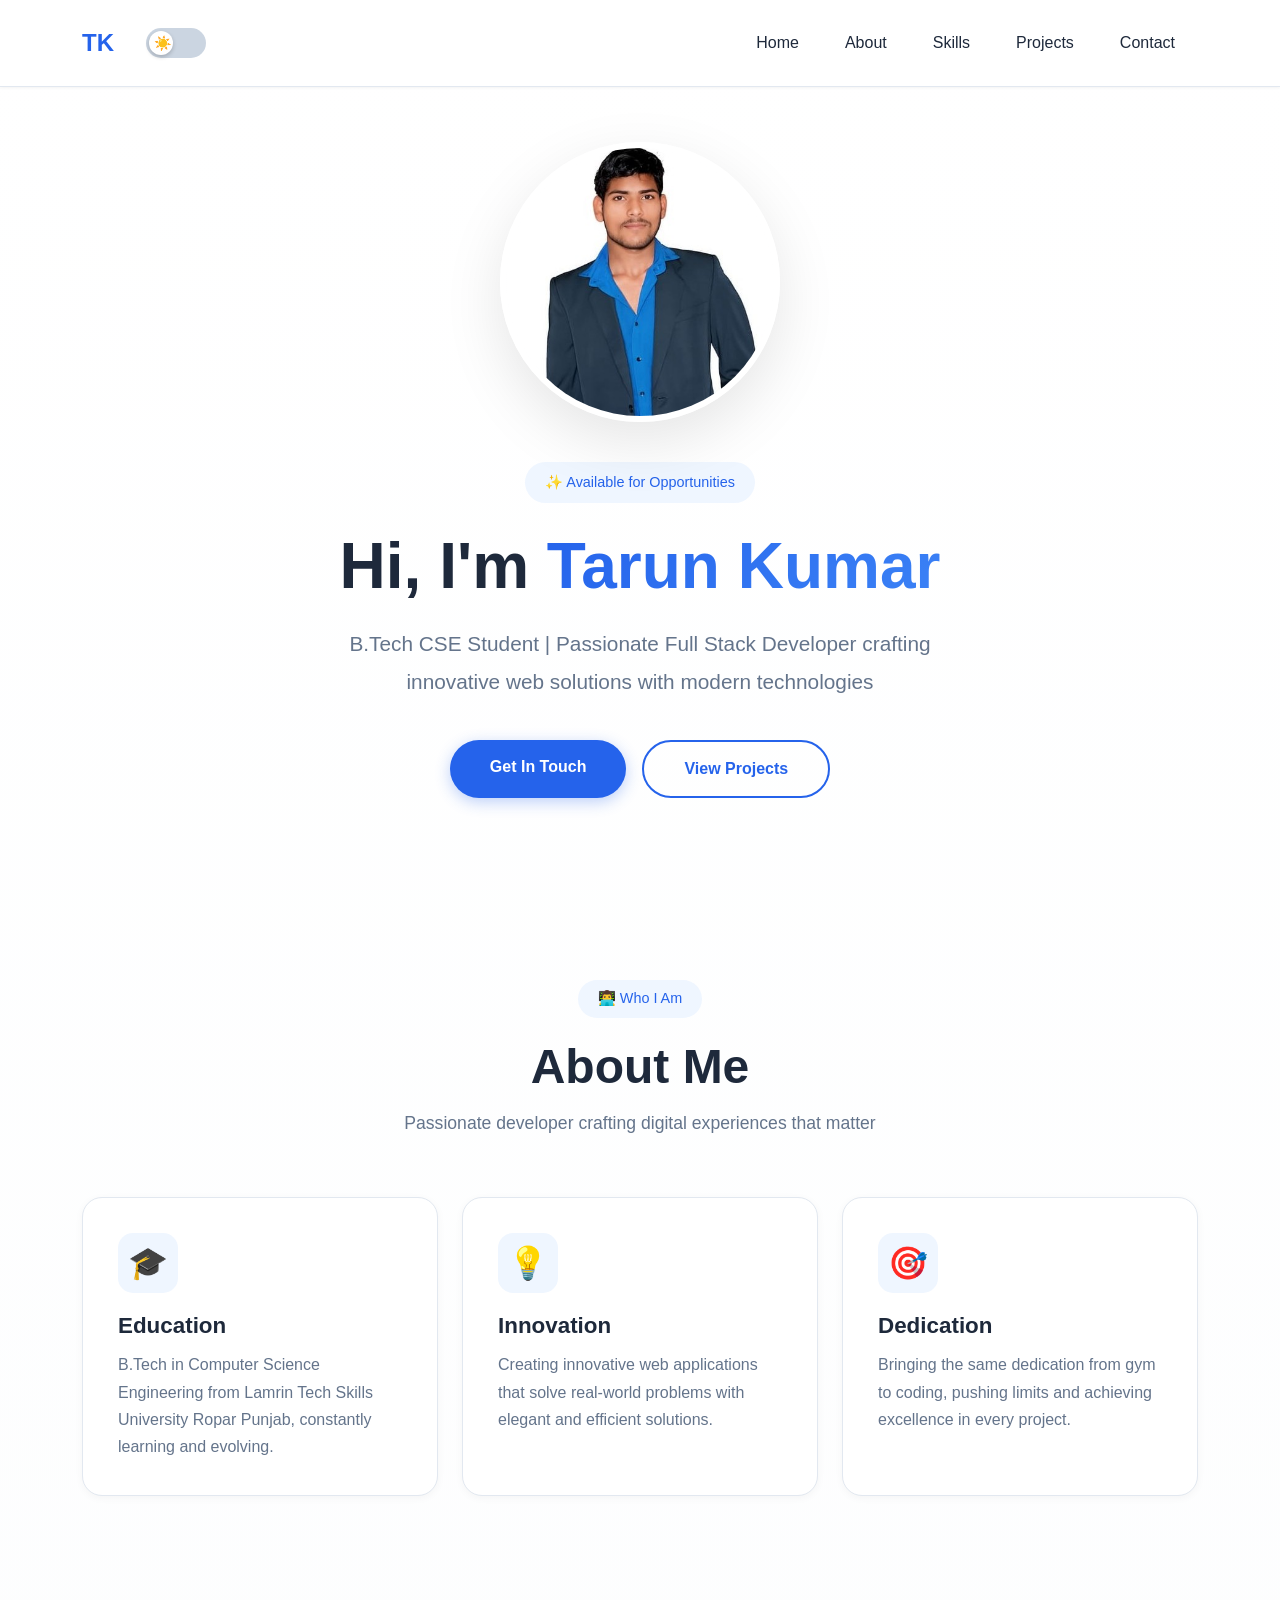
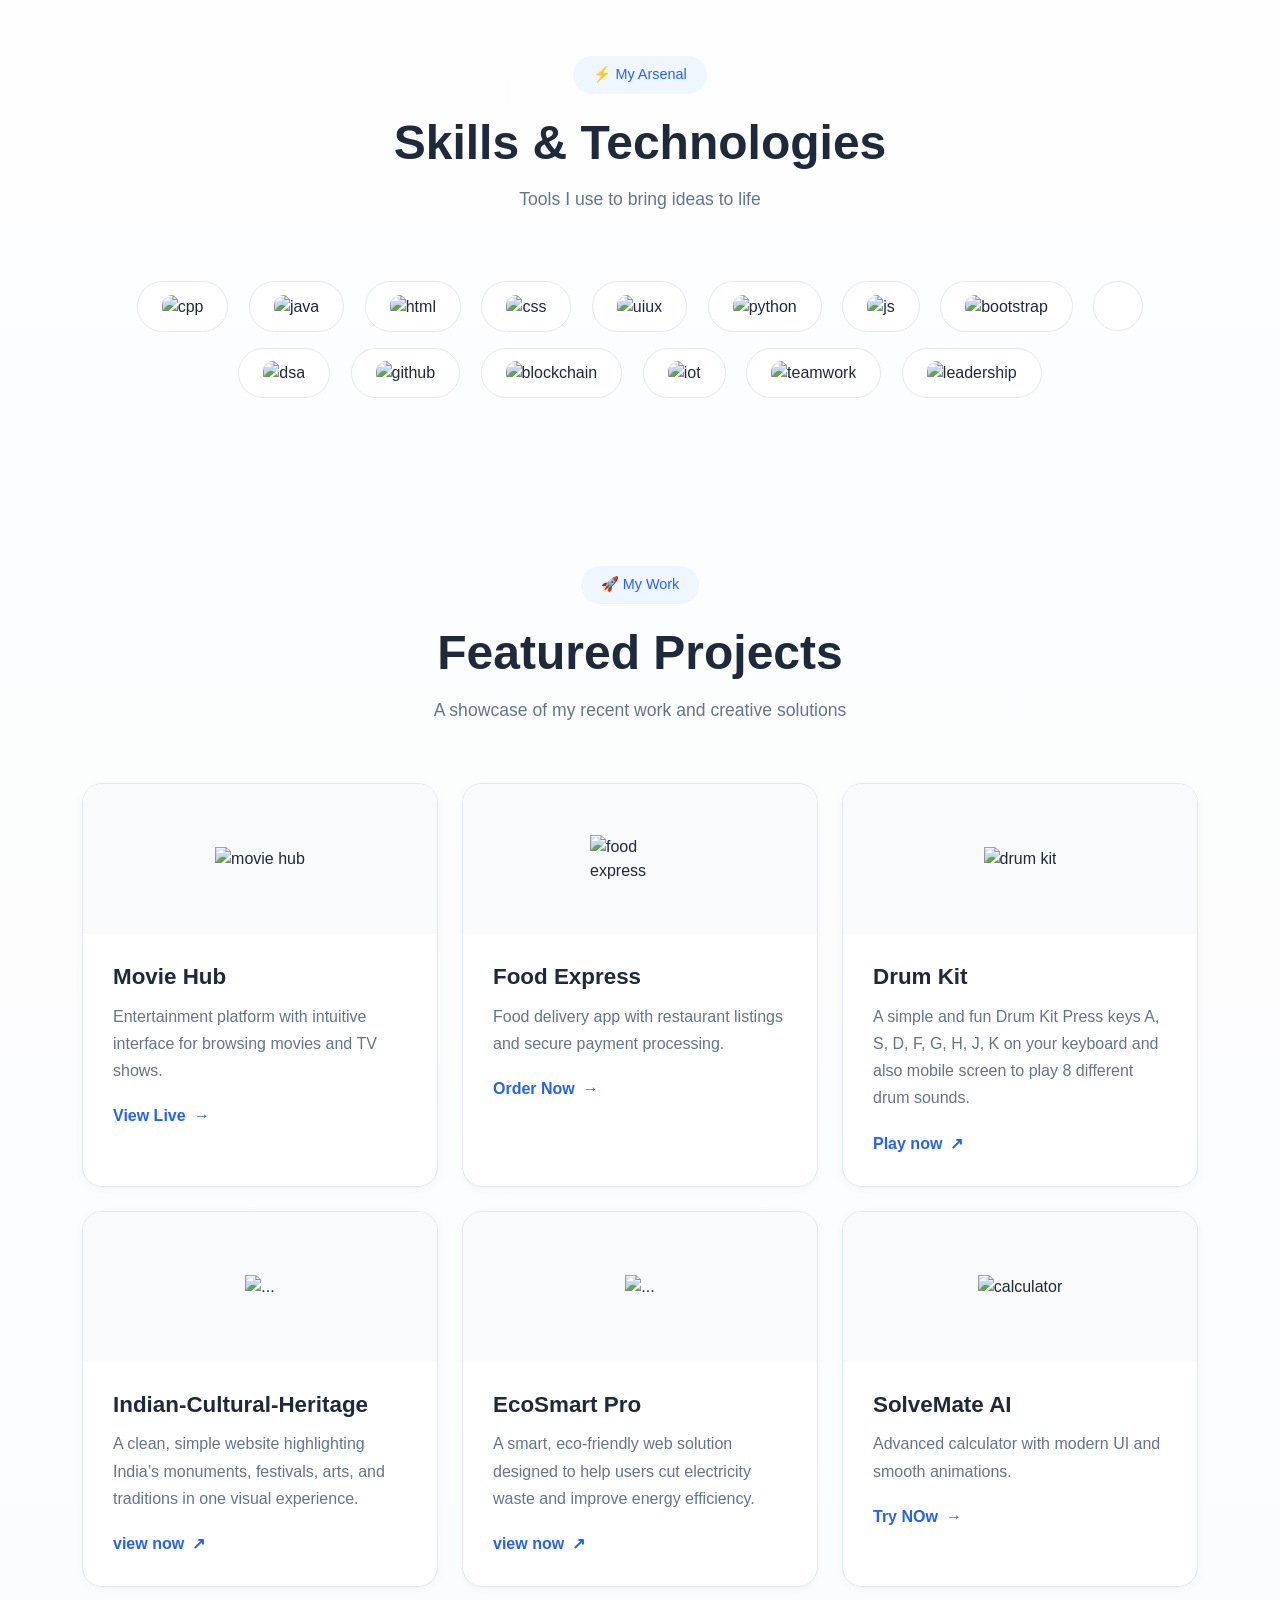
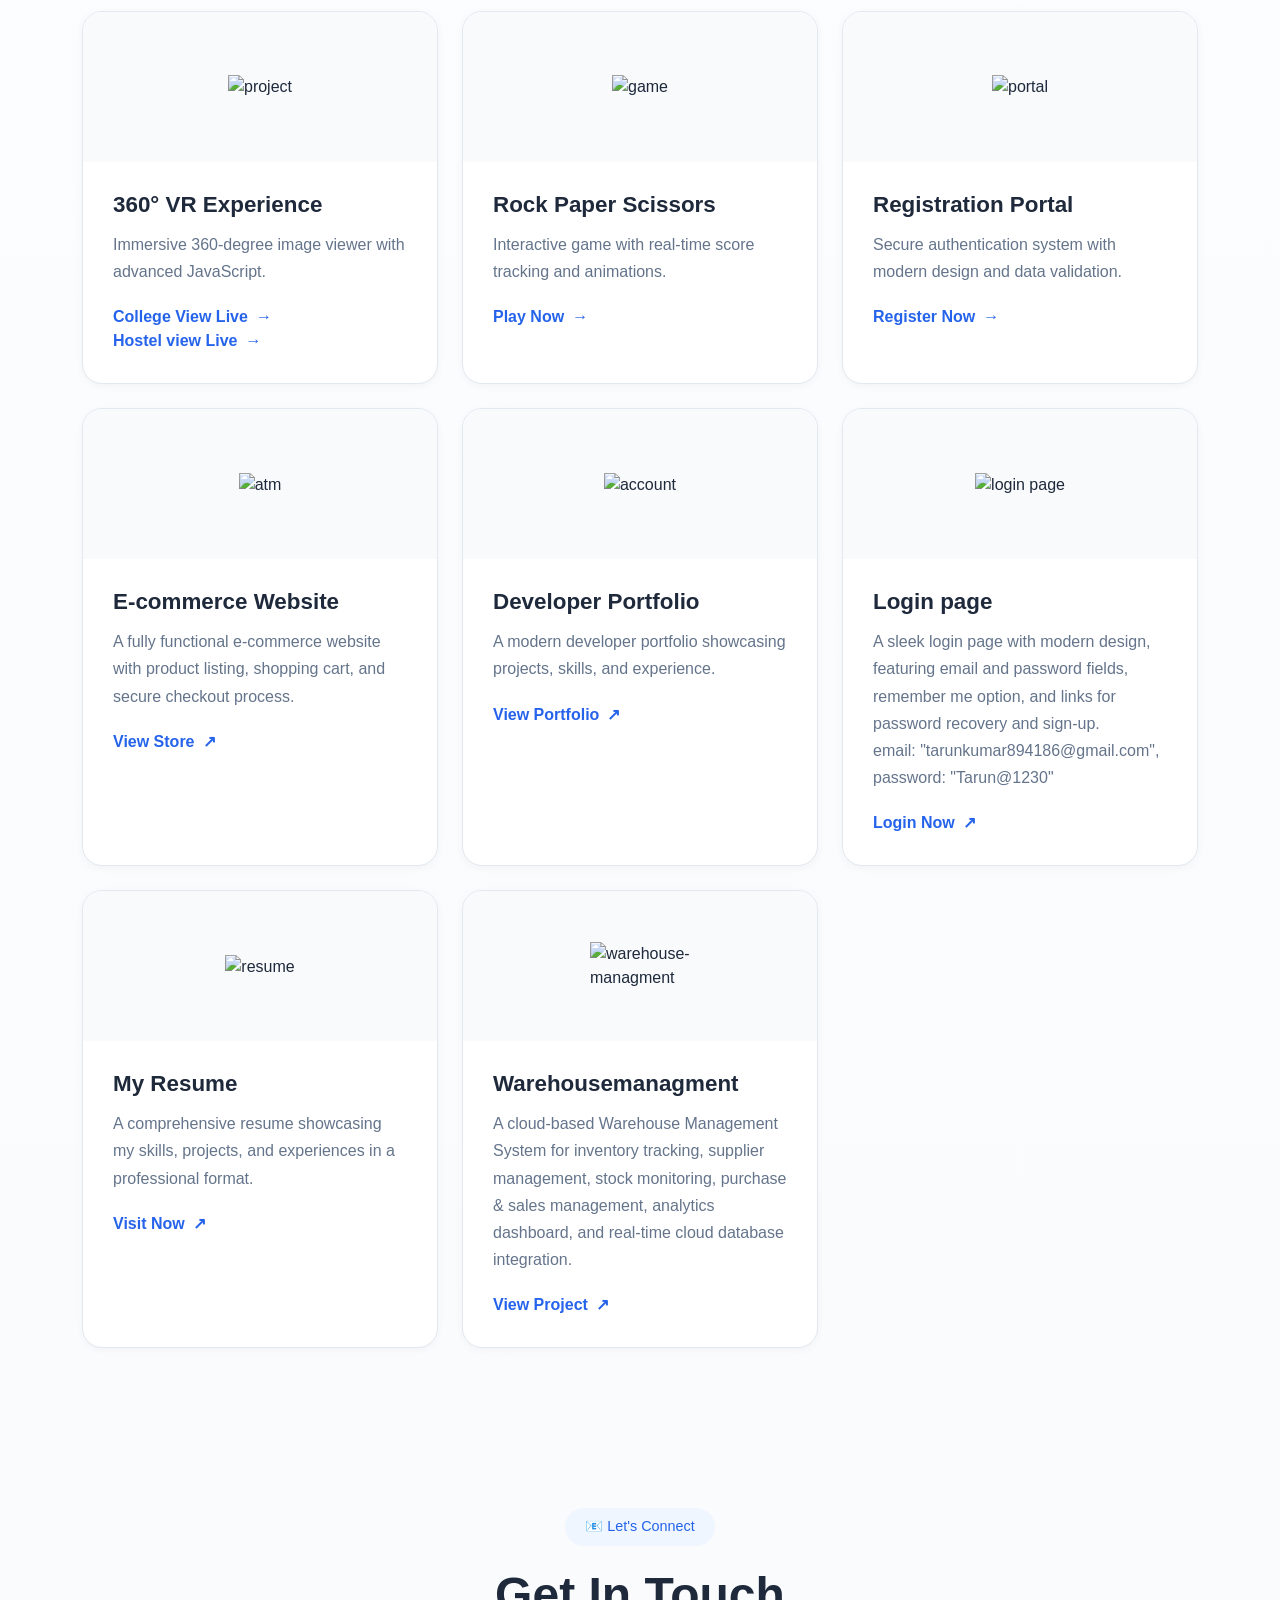
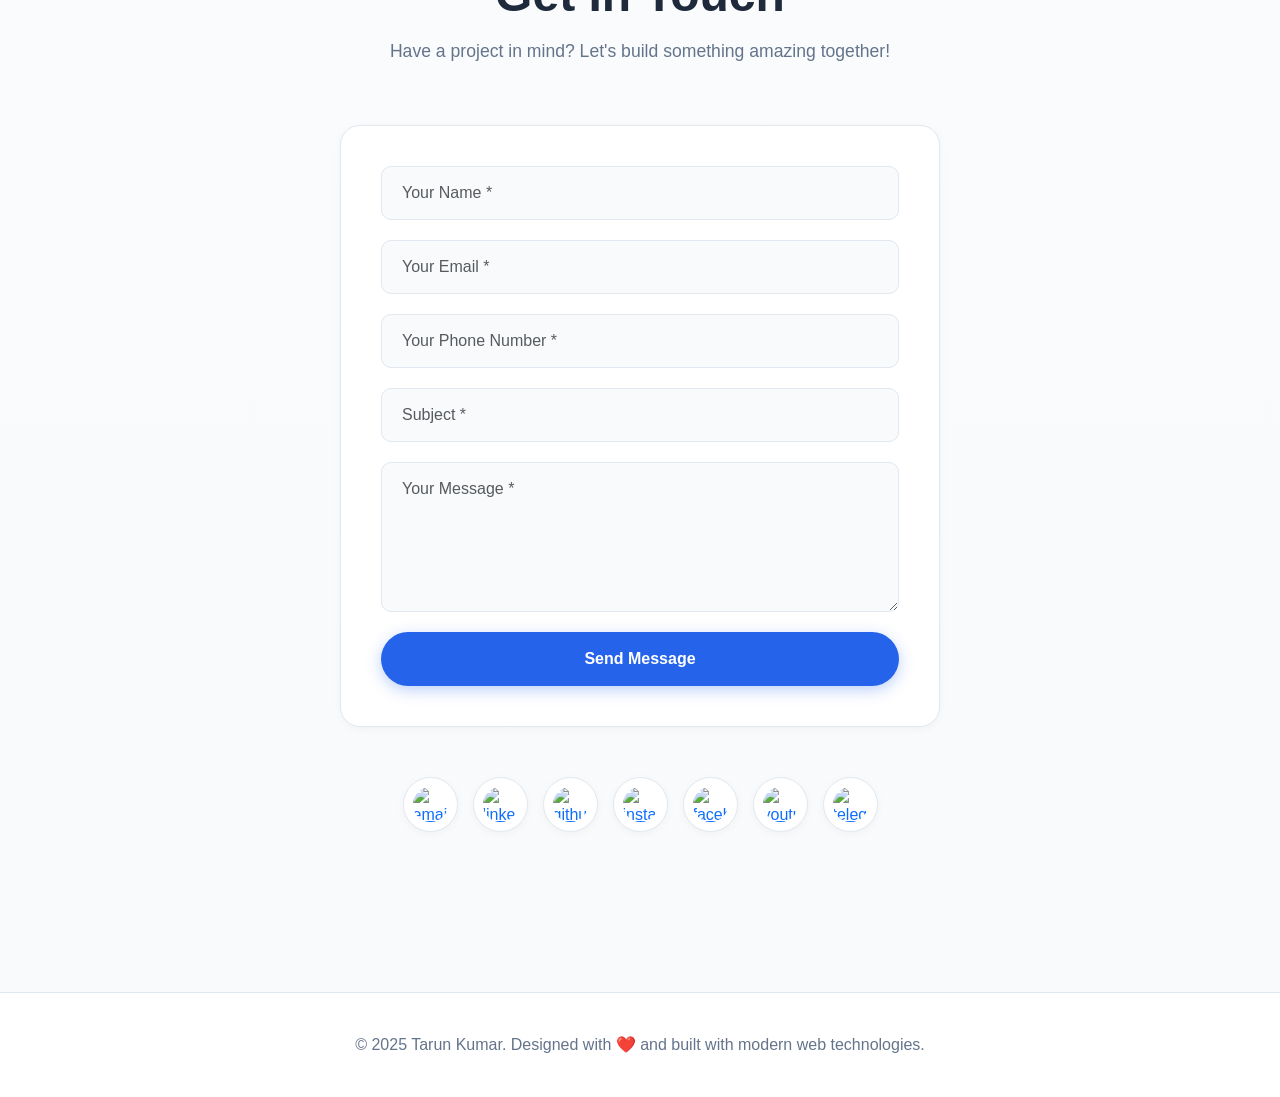
==== Portfolio/index.html @ a9fa7701 "added index.html" ====
<!DOCTYPE html>
<html lang="en">
<head>
    <meta charset="UTF-8">
    <meta name="viewport" content="width=device-width, initial-scale=1.0">
    <title>Full Stack Developer Profile</title>
    <link href="https://cdnjs.cloudflare.com/ajax/libs/bootstrap/5.3.0/css/bootstrap.min.css" rel="stylesheet">
    <link href="https://cdnjs.cloudflare.com/ajax/libs/aos/2.3.4/aos.css" rel="stylesheet">
    <link rel="stylesheet" href="Portfolio.css">
    <script src="https://cdnjs.cloudflare.com/ajax/libs/aos/2.3.4/aos.js"></script>

</head>
<body>
    <!-- Navbar -->
    <nav class="navbar navbar-expand-lg navbar-light fixed-top">
        <div class="container">
            <div class="d-flex align-items-center gap-3">
                <a class="navbar-brand" href="#">TK</a>
                <!-- Dark Mode Toggle Switch -->
                <div class="theme-switch-wrapper">
                    <label class="theme-switch" for="checkbox">
                        <input type="checkbox" id="checkbox" />
                        <div class="slider round">
                            <span class="icon sun">☀️</span>
                            <span class="icon moon">🌙</span>
                        </div>
                    </label>
                </div>
            </div>
            <button class="navbar-toggler" type="button" data-bs-toggle="collapse" data-bs-target="#navbarNav">
                <span class="navbar-toggler-icon"></span>
            </button>
            <div class="collapse navbar-collapse" id="navbarNav">
                <ul class="navbar-nav ms-auto">
                    <li class="nav-item"><a class="nav-link" href="#home">Home</a></li>
                    <li class="nav-item"><a class="nav-link" href="#about">About</a></li>
                    <li class="nav-item"><a class="nav-link" href="#skills">Skills</a></li>
                    <li class="nav-item"><a class="nav-link" href="#projects">Projects</a></li>
                    <li class="nav-item"><a class="nav-link" href="#contact">Contact</a></li>
                </ul>
            </div>
        </div>
    </nav>

    <!-- Hero Section -->
    <section class="hero" id="home">
        <div class="container">
            <div class="hero-content" data-aos="fade-up">
                <div class="profile-wrapper">
                    <img src="MyProfile.jpeg" alt="Tarun Kumar" class="profile-img">
                </div>
                <div class="hero-badge">✨ Available for Opportunities</div>
                <h1 class="hero-title">Hi, I'm <span class="gradient-text">Tarun Kumar</span></h1>
                <p class="hero-subtitle">
                    B.Tech CSE Student | Passionate Full Stack Developer crafting innovative web solutions with modern technologies
                </p>
                <div class="d-flex gap-3 justify-content-center flex-wrap">
                    <a href="#contact" class="btn btn-primary-custom">Get In Touch</a>
                    <a href="#projects" class="btn btn-outline-custom">View Projects</a>
                </div>
            </div>
        </div>
    </section>

    <!-- About Section -->
    <section class="section" id="about">
        <div class="container">
            <div class="section-header" data-aos="fade-up">
                <div class="section-badge">👨‍💻 Who I Am</div>
                <h2 class="section-title">About Me</h2>
                <p class="section-subtitle">Passionate developer crafting digital experiences that matter</p>
            </div>
            <div class="row g-4">
                <div class="col-md-4" data-aos="fade-up" data-aos-delay="100">
                    <div class="card-custom">
                        <div class="card-icon">🎓</div>
                        <h3 class="card-title">Education</h3>
                        <p class="card-text">B.Tech in Computer Science Engineering from Lamrin Tech Skills University Ropar Punjab, constantly learning and evolving.</p>
                    </div>
                </div>
                <div class="col-md-4" data-aos="fade-up" data-aos-delay="200">
                    <div class="card-custom">
                        <div class="card-icon">💡</div>
                        <h3 class="card-title">Innovation</h3>
                        <p class="card-text">Creating innovative web applications that solve real-world problems with elegant and efficient solutions.</p>
                    </div>
                </div>
                <div class="col-md-4" data-aos="fade-up" data-aos-delay="300">
                    <div class="card-custom">
                        <div class="card-icon">🎯</div>
                        <h3 class="card-title">Dedication</h3>
                        <p class="card-text">Bringing the same dedication from gym to coding, pushing limits and achieving excellence in every project.</p>
                    </div>
                </div>
            </div>
        </div>
    </section>

     <!-- Skills Section -->
    <section class="section" id="skills">
        <div class="container">
            <div class="section-header" data-aos="fade-up">
                <div class="section-badge">⚡ My Arsenal</div>
                <h2 class="section-title">Skills & Technologies</h2>
                <p class="section-subtitle">Tools I use to bring ideas to life</p>
            </div>
            <div class="text-center" data-aos="fade-up" data-aos-delay="100">
                <div class="skill-item"><img src="https://media.licdn.com/dms/image/v2/D4D12AQGwAmGL-cLCnA/article-cover_image-shrink_600_2000/article-cover_image-shrink_600_2000/0/1700491886258?e=2147483647&v=beta&t=V_FO-7artu4JpH7YMXD94VROXH5fDuT0Pj6-EHrQbNw" alt="cpp" height="50px"></div>
                <div class="skill-item"><img src="https://www.smeclabs.net/wp-content/uploads/2023/05/JAVA-Full-Stack-Developer.png" alt="java" height="50px"></div>
                <div class="skill-item"><img src="https://cdn-icons-png.flaticon.com/512/5968/5968267.png" alt="html" height="50px"></div>
                <div class="skill-item"><img src="https://cdn-icons-png.flaticon.com/512/5968/5968242.png" alt="css" height="50px"></div>
                <div class="skill-item"><img src="https://cdn3d.iconscout.com/3d/premium/thumb/ui-ux-3d-icon-png-download-11780142.png" alt="uiux" height="50px"></div>
                <div class="skill-item"><img src=" https://encrypted-tbn0.gstatic.com/images?q=tbn:ANd9GcSBdGJUTfYBgXhsADa1SnJ3QcSnbaQCv2IguQ&s" alt="python" height="50px"></div>
                <div class="skill-item"><img src="https://cdn.iconscout.com/icon/free/png-256/free-javascript-logo-icon-svg-download-png-1720087.png" alt="js" height="50px"></div>
                <div class="skill-item"><img src="https://raw.githubusercontent.com/themedotid/bootstrap-icon/HEAD/docs/bootstrap-icon-css.png" alt="bootstrap" height="50px"></div>
                <div class="skill-item"><img src="" alt=""></div>
                <div class="skill-item"><img src="https://www.shutterstock.com/shutterstock/photos/1893066034/display_1500/stock-vector-dsa-mean-digital-signature-algorithm-it-security-acronyms-letters-and-icons-vector-illustration-1893066034.jpg" alt="dsa" height="50px"></div>
                <div class="skill-item"><img src="https://miro.medium.com/1*Z0QJCX3vTZz1g421batDIA.jpeg" alt="github" height="50px"></div>
                <div class="skill-item"><img src="https://img.freepik.com/premium-vector/blockchain-logo-design_611243-62.jpg?semt=ais_hybrid&w=740&q=80" alt="blockchain" height="50px"></div>
                <div class="skill-item"><img src="https://media.istockphoto.com/id/1058712430/vector/simple-icon-to-represent-the-internet-of-things-concept-gear-settings-and-network-iot.jpg?s=612x612&w=0&k=20&c=FHm6JFVDYBAx62wBOP60EQUVhepsBjzpaRARLAxvsOM=" alt="iot" height="50px"></div>
                <div class="skill-item"><img src="https://cdn.vectorstock.com/i/1000v/06/02/teamwork-support-icon-vector-10080602.jpg" alt="teamwork" height="50px"></div>
                <div class="skill-item"><img src=" https://howwelead.org/wp-content/uploads/2016/08/bigstock-leader-leadership-skill-author-122245793.jpg" alt="leadership" height="50px"></div>
            </div>
        </div>
    </section>


    <!-- Projects Section -->
       <!-- Projects Section -->
    <section class="section" id="projects">
        <div class="container">
            <div class="section-header" data-aos="fade-up">
                <div class="section-badge">🚀 My Work</div>
                <h2 class="section-title">Featured Projects</h2>
                <p class="section-subtitle">A showcase of my recent work and creative solutions</p>
            </div>
            <div class="row g-4">
                <div class="col-lg-4 col-md-6" data-aos="fade-up" data-aos-delay="100">
                    <div class="project-card">
                        <div class="project-header">
                            <div class="project-icon"><img src="https://encrypted-tbn0.gstatic.com/images?q=tbn:ANd9GcQwd3m4kzrCulHiBUOzm_0EZLs0g66HkX05ag&s" alt="movie hub" height="80px" width="80px"></div>
                        </div>
                        <div class="project-body">
                            <h3 class="project-title">Movie Hub</h3>
                            <p class="project-desc">Entertainment platform with intuitive interface for browsing movies and TV shows.</p>
                            <a href="https://68617ec54215d244b9ea6410--tarun-kumar-moviehub.netlify.app/" target="_blank" class="project-link">
                                View Live <span>→</span>
                            </a>
                        </div>
                    </div>
                </div>

                <div class="col-lg-4 col-md-6" data-aos="fade-up" data-aos-delay="200">
                    <div class="project-card">
                        <div class="project-header">
                            <div class="project-icon"><img src="https://encrypted-tbn0.gstatic.com/images?q=tbn:ANd9GcRFwD6wsvFB8VKZTeFoNxcyxPhhrHP-1nt4ZQ&s" alt="food express" height="80px" width="80px"></div>
                        </div>
                        <div class="project-body">
                            <h3 class="project-title">Food Express</h3>
                            <p class="project-desc">Food delivery app with restaurant listings and secure payment processing.</p>
                            <a href="https://foodexpress-fooddeliveryapp.vercel.app/" target="_blank" class="project-link">
                                Order Now <span>→</span>
                            </a>
                        </div>
                    </div>
                </div>
               
                 <div class="col-lg-4 col-md-6" data-aos="fada-up" data-aos-delay="200">
            <div class="project-card">
                <div class="project-header">
                    <div class="project-icon"> <img src="https://c8.alamy.com/comp/G2FWK6/drum-kit-icon-G2FWK6.jpg" alt="drum kit" height="80px" width="80px"> </div>
                </div>
                    <div class="project-body">
                    <h3 class="project-title">Drum Kit</h3>
                    <p class="project-desc">A simple and fun Drum Kit Press keys A, S, D, F, G, H, J, K on your keyboard and also mobile screen to play 8 different drum sounds.</p>
                    <a href="https://drum-kit-three-tau.vercel.app/" target="_blank" class="project-link">
                        Play now <span>↗</span>
                    </a>
                </div>
            </div>
        </div>

          <div class="col-lg-4 col-md-6" data-aos="fada-up" data-aos-delay="200">
            <div class="project-card">
                <div class="project-header">
                    <div class="project-icon"> <img src="https://encrypted-tbn0.gstatic.com/images?q=tbn:ANd9GcRie_lxbIM-D21yMA08OhpnGtVsPmc_XxS74A&s" alt="..." height="80px" width="80px"> </div>
                     </div>
                    <div class="project-body">
                    <h3 class="project-title">Indian-Cultural-Heritage</h3>
                    <p class="project-desc">A clean, simple website highlighting India’s monuments, festivals, arts, and traditions in one visual experience.</p>
                    <a href="https://indian-cultural-heritage.vercel.app/" target="_blank" class="project-link">
                       view now <span>↗</span>
                    </a>
                </div>
            </div>
        </div>
         
        <div class="col-lg-4 col-md-6" data-aos="fada-up" data-aos-delay="200">
            <div class="project-card">
                <div class="project-header">
                    <div class="project-icon"> <img src="https://i.pinimg.com/736x/5e/74/ec/5e74ec29fcf66a8b539f3e80a80042b1.jpg" alt="..." height="80px" width="80px"> </div>
                     </div>
                    <div class="project-body">
                    <h3 class="project-title">EcoSmart Pro</h3>
                    <p class="project-desc">A smart, eco-friendly web solution designed to help users cut electricity waste and improve energy efficiency.</p>
                    <a href="https://smart-energy-saver-tan.vercel.app/" target="_blank" class="project-link">
                       view now <span>↗</span>
                    </a>
                </div>
            </div>
        </div>
         
                <div class="col-lg-4 col-md-6" data-aos="fade-up" data-aos-delay="100">
                    <div class="project-card">
                        <div class="project-header">
                            <div class="project-icon"><img src="https://img.freepik.com/premium-psd/3d-futuristic-smart-calculator-icon-with-advanced-ai-technology_653681-5232.jpg" alt="calculator" height="80px" width="80px"></div>
                        </div>
                        <div class="project-body">
                            <h3 class="project-title">SolveMate AI</h3>
                            <p class="project-desc">Advanced calculator with modern UI and smooth animations.</p>
                            <a href="https://ai-calculator-bay.vercel.app/" target="_blank" class="project-link">
                                Try NOw <span>→</span>
                            </a>
                        </div>
                    </div>
                </div>

                <div class="col-lg-4 col-md-6" data-aos="fade-up" data-aos-delay="200">
                    <div class="project-card">
                        <div class="project-header">
                            <div class="project-icon"><img src="https://encrypted-tbn0.gstatic.com/images?q=tbn:ANd9GcR5tKammRppBQaIRxt9v714nGHtVPUH9JQ8pQ&s" alt="project" height="80px" width="80px"></div>
                        </div>
                        <div class="project-body">
                            <h3 class="project-title">360° VR Experience</h3>
                            <p class="project-desc">Immersive 360-degree image viewer with advanced JavaScript.</p>
                            <a href="https://tarun00544.github.io/AR-VR-3D/" target="_blank" class="project-link">
                                College View Live <span>→</span>
                            </a> <br>
                            <a href="https://hostel-vr.vercel.app/" target="_blank" class="project-link">
                               Hostel view Live <span>→</span>
                            </a>
                        </div>
                    </div>
                </div>

                <div class="col-lg-4 col-md-6" data-aos="fade-up" data-aos-delay="300">
                    <div class="project-card">
                        <div class="project-header">
                            <div class="project-icon"><img src="https://encrypted-tbn0.gstatic.com/images?q=tbn:ANd9GcQwyyhb3FPkhzx22mIfmg5b26XmHZwwzeohrWPljoIT30po4bmf9fzqIe95biiitIDGGeo&usqp=CAU" alt="game" height="80px" width="80px"></div>
                        </div>
                        <div class="project-body">
                            <h3 class="project-title">Rock Paper Scissors</h3>
                            <p class="project-desc">Interactive game with real-time score tracking and animations.</p>
                            <a href="https://rock-paper-scissors-xi-sage.vercel.app/" target="_blank" class="project-link">
                                Play Now<span>→</span>
                            </a>
                        </div>
                    </div>
                </div>

                 <div class="col-lg-4 col-md-6" data-aos="fade-up" data-aos-delay="300">
                    <div class="project-card">
                        <div class="project-header">
                            <div class="project-icon"><img src="https://encrypted-tbn0.gstatic.com/images?q=tbn:ANd9GcQiUwXwRZJZhR3USqUT-tfSz0uMACOMaEoU5A&s" alt="portal" height="80px" width="80px"></div>
                        </div>
                        <div class="project-body">
                            <h3 class="project-title">Registration Portal</h3>
                            <p class="project-desc">Secure authentication system with modern design and data validation.</p>
                            <a href="https://registration-portal-henna.vercel.app/" target="_blank" class="project-link">
                                Register Now <span>→</span>
                            </a>
                        </div>
                    </div>
                </div>

                <div class="col-lg-4 col-md-6" data-aos="fade-up" data-aos-delay="100">
                    <div class="project-card">
                         <div class="project-header">
                            <div class="project-icon"><img src="https://encrypted-tbn0.gstatic.com/images?q=tbn:ANd9GcTLvpkZCkbs1lW8WUKwLAJPm4dEjXRs90eAjQ&s" alt="atm" height="80px" width="80px"></div>
                         </div>
                         <div class="project-body">
                          <h3 class="project-title">E-commerce Website</h3>
                          <p class="project-desc">A fully functional e-commerce website with product listing, shopping cart, and secure checkout process.</p>
                          <a href=" https://lnt-project1.vercel.app/" target="_blank" class="project-link">
                           View Store <span>↗</span>
                          </a>
                    </div>
                 </div>
                </div>

                <div class="col-lg-4 col-md-6" data-aos="fade-up" data-aos-delay="200">
                    <div class="project-card">
                       <div class="project-header">
                          <div class="project-icon"><img src=" https://www.creativefabrica.com/wp-content/uploads/2022/07/29/Occupation-business-portfolio-icon-Graphics-35104847-1.jpg" alt="account" height="80px" width="80px"></div>
                            </div>
                            <div class="project-body">
                            <h3 class="project-title">Developer Portfolio</h3>
                            <p class="project-desc">A modern developer portfolio showcasing projects, skills, and experience.</p>
                            <a href=" https://lnt-project2.vercel.app/" target="_blank"  class="project-link">
                           View Portfolio<span>↗</span>
                        </a>
                     </div>
                 </div>
            </div>

    <div class="col-lg-4 col-md-6" data-aos="fade-up" data-aos-delay="300">
      <div class="project-card">
           <div class="project-header">
               <div class="project-icon"><img src="https://cdn-icons-png.flaticon.com/512/3966/3966442.png" alt="login page" height="80px" width="80px"></div>
                </div>
                  <div class="project-body">
                   <h3 class="project-title">Login page</h3>
                   <p class="project-desc">A sleek login page with modern design, featuring email and password fields, remember me option, and links for password recovery and sign-up. <br>
                    email: "tarunkumar894186@gmail.com", <br>
                     password: "Tarun@1230"</p>
                  <a href="https://loginpage-web-wine.vercel.app/" target="_blank" class="project-link">
                    Login Now  <span>↗</span>
                 </a>
            </div>
          </div>
       </div>

    <div class="col-lg-4 col-md-6" data-aos="fade-up" data-aos-delay="100">
        <div class="project-card">
            <div class="project-header">
                <div class="project-icon"><img src="https://cdn-icons-png.flaticon.com/512/7840/7840459.png" alt="resume" height="80px" width="80px"></div>
                 </div>
                     <div class="project-body">
                         <h3 class="project-title">My Resume</h3>
                         <p class="project-desc">A comprehensive resume showcasing my skills, projects, and experiences in a professional format.</p>
                       <a href="Tarun-Resume.pdf" target="_blank" class="project-link">
                       Visit Now <span>↗</span>
                     </a>
                </div>
            </div>
        </div>

         <div class="col-lg-4 col-md-6" data-aos="fade-up" data-aos-delay="100">
        <div class="project-card">
            <div class="project-header">
                <div class="project-icon"><img src="https://encrypted-tbn0.gstatic.com/images?q=tbn:ANd9GcTTSkoJrwQ-r35djtF9AofYM-q-uVCJuApqdQ&s" alt="warehouse-managment" height="80px" width="80px"></div>
                 </div>
                     <div class="project-body">
                         <h3 class="project-title">Warehousemanagment</h3>
                         <p class="project-desc">A cloud-based Warehouse Management System for inventory tracking, supplier management, stock monitoring, purchase & sales management, analytics dashboard, and real-time cloud database integration.</p>
                       <a href="https://warehousemanagement-with-web.onrender.com/" target="_blank" class="project-link">
                       View Project <span>↗</span>
                     </a>
                </div>
            </div>
        </div>
     </div>

    </section>
    <!-- Contact Section -->
    <section class="section" id="contact">
        <div class="container">
            <div class="section-header" data-aos="fade-up">
                <div class="section-badge">📧 Let's Connect</div>
                <h2 class="section-title">Get In Touch</h2>
                <p class="section-subtitle">Have a project in mind? Let's build something amazing together!</p>
            </div>
            
            <div class="contact-form" data-aos="fade-up" data-aos-delay="100">
                <form id="contactForm" method="POST" action="https://api.web3forms.com/submit">
                    <input type="hidden" name="access_key" value="ab2ce0a3-47a1-46ce-a35a-7212fe5d732d">

                    <div class="mb-3">
                        <input type="text" class="form-control" name="name" id="name" placeholder="Your Name *" required>
                    </div>

                    <div class="mb-3">
                        <input type="email" class="form-control" name="email" id="email" placeholder="Your Email *" required>
                    </div>

                    <div class="mb-3">
                        <input type="tel" class="form-control" name="phone" id="phone" placeholder="Your Phone Number *" required>
                    </div>

                    <div class="mb-3">
                        <input type="text" class="form-control" name="subject" id="subject" placeholder="Subject *" required>
                    </div>

                    <div class="mb-3">
                        <textarea class="form-control" name="message" id="message" placeholder="Your Message *" required></textarea>
                    </div>

                    <button type="submit" class="btn btn-primary-custom w-100">Send Message</button>

                    <div class="success-message" id="successMessage">
                        <h5>✅ Message Sent Successfully!</h5>
                        <p>Thank you for reaching out. I'll get back to you soon!</p>
                    </div>
                </form>
            </div>

            <!-- Social Links -->
            <div class="social-links" data-aos="fade-up" data-aos-delay="200">
                <a href="mailto:tarunsingh925954@gmail.com" class="social-link" title="Email">
                    <img src="https://encrypted-tbn0.gstatic.com/images?q=tbn:ANd9GcRajSNqOc_VpaTpQIMTp-0nSOnPJ1f7PZZ1sw&s" alt="email">
                </a>
                <a href="https://www.linkedin.com/in/tarun-kumar-ba7941296" target="_blank" class="social-link" title="LinkedIn">
                    <img src="https://images.seeklogo.com/logo-png/24/1/linkedin-icon-logo-png_seeklogo-249364.png" alt="linkedin">
                </a>
                <a href="https://github.com/tarun005444" target="_blank" class="social-link" title="GitHub">
                    <img src="https://cdn-icons-png.flaticon.com/256/25/25231.png" alt="github">
                </a>
                <a href="https://www.instagram.com/__tarun__singh00/" target="_blank" class="social-link" title="Instagram">
                    <img src="https://img.freepik.com/premium-psd/instagram-logo-social-media-icon_705838-13489.jpg" alt="instagram">
                </a>
                <a href="https://www.facebook.com/profile.php?id=100055484945053" target="_blank" class="social-link" title="Facebook">
                    <img src="https://image.similarpng.com/file/similarpng/very-thumbnail/2020/04/Popular-Logo-facebook-icon-png.png" alt="facebook">
                </a>
                <a href="https://www.youtube.com/@TarunBhakti00" target="_blank" class="social-link" title="YouTube">
                    <img src="https://similarpng.com/_next/image?url=https%3A%2F%2Fimage.similarpng.com%2Ffile%2Fsimilarpng%2Fvery-thumbnail%2F2020%2F04%2FYouTube-logo-glossy-social-media-png.png&w=3840&q=75" alt="youtube">
                </a>
                <a href="https://web.telegram.org/k/" target="_blank" class="social-link" title="Telegram">
                    <img src="https://static.vecteezy.com/system/resources/thumbnails/016/716/472/small/telegram-icon-free-png.png" alt="telegram">
                </a>
            </div>
        </div>
    </section>

    <!-- Footer -->
    <footer class="footer">
        <div class="container">
            <p class="mb-0">© 2025 Tarun Kumar. Designed with ❤️ and built with modern web technologies.</p>
        </div>
    </footer>
    <script src="Portfolio.js"></script>
    <script src="https://cdnjs.cloudflare.com/ajax/libs/bootstrap/5.3.0/js/bootstrap.bundle.min.js"></script>
     
    
</body>
</html>
---- Portfolio/Portfolio.css ----
:root {
            --primary: #2563eb;
            --secondary: #1e40af;
            --accent: #3b82f6;
            --dark: #1e293b;
            --light: #f8fafc;
            --gray: #64748b;
            --border: #e2e8f0;
        }

        * {
            margin: 0;
            padding: 0;
            box-sizing: border-box;
        }

        body {
            font-family: 'Inter', sans-serif;
            background: linear-gradient(to bottom, #ffffff 0%, #f8fafc 100%);
            color: var(--dark);
            overflow-x: hidden;
            transition: background 0.3s ease, color 0.3s ease;
        }

        /* Dark Mode */
        body.dark-mode {
            background: linear-gradient(to bottom, #0f172a 0%, #1e293b 100%);
            color: #f1f5f9;
        }

        body.dark-mode .navbar {
            background: rgba(15, 23, 42, 0.95) !important;
            border-bottom: 1px solid rgba(255, 255, 255, 0.1);
        }

        body.dark-mode .nav-link {
            color: #f1f5f9 !important;
        }

        body.dark-mode .nav-link:hover {
            color: var(--primary) !important;
        }

        body.dark-mode .card-custom,
        body.dark-mode .project-card,
        body.dark-mode .contact-form {
            background: rgba(30, 41, 59, 0.8);
            border: 1px solid rgba(255, 255, 255, 0.1);
        }

        body.dark-mode .card-title,
        body.dark-mode .project-title,
        body.dark-mode .section-title,
        body.dark-mode .hero-title {
            color: #f1f5f9;
        }

        body.dark-mode .card-text,
        body.dark-mode .project-desc,
        body.dark-mode .section-subtitle,
        body.dark-mode .hero-subtitle {
            color: #94a3b8;
        }

        body.dark-mode .skill-item {
            background: rgba(30, 41, 59, 0.8);
            border: 1px solid rgba(255, 255, 255, 0.1);
            color: #f1f5f9;
        }

        body.dark-mode .project-header {
            background: rgba(15, 23, 42, 0.6);
        }

        body.dark-mode .form-control,
        body.dark-mode .form-select {
            background: rgba(15, 23, 42, 0.6);
            border: 1px solid rgba(255, 255, 255, 0.1);
            color: #f1f5f9;
        }

        body.dark-mode .form-control::placeholder {
            color: #64748b;
        }

        body.dark-mode .footer {
            background: rgba(15, 23, 42, 0.8);
            border-top: 1px solid rgba(255, 255, 255, 0.1);
            color: #94a3b8;
        }

        body.dark-mode .social-link {
            background: rgba(30, 41, 59, 0.8);
            border: 1px solid rgba(255, 255, 255, 0.1);
        }

        body.dark-mode .hero-badge,
        body.dark-mode .section-badge {
            background: rgba(37, 99, 235, 0.2);
            color: #60a5fa;
        }

        /* Theme Switch */
        .theme-switch-wrapper {
            display: flex;
            align-items: center;
        }

        .theme-switch {
            display: inline-block;
            height: 30px;
            position: relative;
            width: 60px;
        }

        .theme-switch input {
            display: none;
        }

        .slider {
            background-color: #cbd5e1;
            bottom: 0;
            cursor: pointer;
            left: 0;
            position: absolute;
            right: 0;
            top: 0;
            transition: 0.4s;
            border-radius: 34px;
        }

        .slider:before {
            background-color: #ffffff;
            bottom: 3px;
            content: "";
            height: 24px;
            left: 3px;
            position: absolute;
            transition: 0.4s;
            width: 24px;
            border-radius: 50%;
            box-shadow: 0 2px 4px rgba(0, 0, 0, 0.2);
        }

        input:checked + .slider {
            background-color: #2563eb;
        }

        input:checked + .slider:before {
            transform: translateX(30px);
        }

        .slider .icon {
            position: absolute;
            top: 50%;
            transform: translateY(-50%);
            font-size: 14px;
            transition: opacity 0.3s;
        }

        .slider .sun {
            left: 8px;
            opacity: 1;
        }

        .slider .moon {
            right: 8px;
            opacity: 0;
        }

        input:checked + .slider .sun {
            opacity: 0;
        }

        input:checked + .slider .moon {
            opacity: 1;
        }

        /* Navbar */
        .navbar {
            background: rgba(255, 255, 255, 0.95) !important;
            backdrop-filter: blur(10px);
            padding: 20px 0;
            box-shadow: 0 1px 3px rgba(0, 0, 0, 0.05);
            border-bottom: 1px solid var(--border);
        }

        .navbar-brand {
            font-size: 1.5rem;
            font-weight: 700;
            color: var(--primary) !important;
        }

        .nav-link {
            color: var(--dark) !important;
            font-weight: 500;
            margin: 0 15px;
            transition: color 0.3s ease;
        }

        .nav-link:hover {
            color: var(--primary) !important;
        }

        /* Hero Section */
        .hero {
            min-height: 100vh;
            display: flex;
            align-items: center;
            padding: 120px 0 80px;
        }

        .hero-content {
            text-align: center;
        }

        .profile-wrapper {
            position: relative;
            width: 280px;
            height: 280px;
            margin: 0 auto 40px;
        }

        .profile-img {
            width: 100%;
            height: 100%;
            border-radius: 50%;
            object-fit: cover;
            border: 6px solid white;
            box-shadow: 0 20px 60px rgba(0, 0, 0, 0.1);
            transition: all 0.4s ease;
        }

        .profile-img:hover {
            transform: scale(1.05);
            box-shadow: 0 25px 80px rgba(37, 99, 235, 0.2);
        }

        .hero-badge {
            display: inline-block;
            padding: 10px 20px;
            background: #eff6ff;
            color: var(--primary);
            border-radius: 50px;
            font-size: 0.9rem;
            font-weight: 500;
            margin-bottom: 25px;
        }

        .hero-title {
            font-size: clamp(2.5rem, 6vw, 4rem);
            font-weight: 800;
            color: var(--dark);
            margin-bottom: 20px;
        }

        .gradient-text {
            background: linear-gradient(135deg, var(--primary), var(--accent));
            -webkit-background-clip: text;
            background-clip: text;
            -webkit-text-fill-color: transparent;
        }

        .hero-subtitle {
            font-size: clamp(1.1rem, 2vw, 1.3rem);
            color: var(--gray);
            margin-bottom: 40px;
            max-width: 600px;
            margin-left: auto;
            margin-right: auto;
            line-height: 1.8;
        }

        .btn-primary-custom {
            padding: 15px 40px;
            background: var(--primary);
            color: white;
            border: none;
            border-radius: 50px;
            font-weight: 600;
            font-size: 1rem;
            transition: all 0.3s ease;
            box-shadow: 0 4px 15px rgba(37, 99, 235, 0.3);
        }

        .btn-primary-custom:hover {
            background: var(--secondary);
            transform: translateY(-2px);
            box-shadow: 0 6px 20px rgba(37, 99, 235, 0.4);
        }

        .btn-outline-custom {
            padding: 15px 40px;
            background: transparent;
            color: var(--primary);
            border: 2px solid var(--primary);
            border-radius: 50px;
            font-weight: 600;
            font-size: 1rem;
            transition: all 0.3s ease;
        }

        .btn-outline-custom:hover {
            background: var(--primary);
            color: white;
            transform: translateY(-2px);
        }

        /* Section Styles */
        .section {
            padding: 80px 0;
        }

        .section-header {
            text-align: center;
            margin-bottom: 60px;
        }

        .section-badge {
            display: inline-block;
            padding: 8px 20px;
            background: #eff6ff;
            color: var(--primary);
            border-radius: 20px;
            font-size: 0.9rem;
            font-weight: 500;
            margin-bottom: 20px;
        }

        .section-title {
            font-size: clamp(2rem, 4vw, 3rem);
            font-weight: 700;
            color: var(--dark);
            margin-bottom: 15px;
        }

        .section-subtitle {
            font-size: 1.1rem;
            color: var(--gray);
            max-width: 600px;
            margin: 0 auto;
        }

        /* Cards */
        .card-custom {
            background: white;
            border: 1px solid var(--border);
            border-radius: 20px;
            padding: 35px;
            transition: all 0.3s ease;
            height: 100%;
            box-shadow: 0 2px 8px rgba(0, 0, 0, 0.04);
        }

        .card-custom:hover {
            transform: translateY(-5px);
            box-shadow: 0 10px 30px rgba(0, 0, 0, 0.08);
            border-color: var(--primary);
        }

        .card-icon {
            width: 60px;
            height: 60px;
            background: #eff6ff;
            border-radius: 15px;
            display: flex;
            align-items: center;
            justify-content: center;
            font-size: 2rem;
            margin-bottom: 20px;
        }

        .card-title {
            font-size: 1.4rem;
            font-weight: 600;
            color: var(--dark);
            margin-bottom: 12px;
        }

        .card-text {
            color: var(--gray);
            line-height: 1.7;
        }

        /* Skills */
        .skill-item {
            background: white;
            padding: 12px 24px;
            border-radius: 50px;
            border: 1px solid var(--border);
            display: inline-block;
            margin: 8px;
            transition: all 0.3s ease;
            font-weight: 500;
            color: var(--dark);
        }

        .skill-item:hover {
            background: var(--primary);
            color: white;
            border-color: var(--primary);
            transform: translateY(-3px);
        }

        .skill-item img {
            border-radius: 10px;
        }

        /* Projects */
        .project-card {
            background: white;
            border: 1px solid var(--border);
            border-radius: 20px;
            overflow: hidden;
            transition: all 0.3s ease;
            height: 100%;
            box-shadow: 0 2px 8px rgba(0, 0, 0, 0.04);
        }

        .project-card:hover {
            transform: translateY(-5px);
            box-shadow: 0 10px 30px rgba(0, 0, 0, 0.1);
            border-color: var(--primary);
        }

        .project-header {
            padding: 30px;
            background: #f8fafc;
            display: flex;
            justify-content: center;
            align-items: center;
            min-height: 150px;
        }
        .project-icon img {
            max-width: 100px;
            max-height: 100px;
            object-fit: contain;
        }

        .project-body {
            padding: 30px;
        }

        .project-title {
            font-size: 1.4rem;
            font-weight: 600;
            color: var(--dark);
            margin-bottom: 12px;
        }

        .project-desc {
            color: var(--gray);
            margin-bottom: 20px;
            line-height: 1.7;
        }

        .project-link {
            display: inline-flex;
            align-items: center;
            gap: 8px;
            color: var(--primary);
            text-decoration: none;
            font-weight: 600;
            transition: all 0.3s ease;
        }

        .project-link:hover {
            gap: 12px;
            color: var(--secondary);
        }

        /* Contact Form */
        .contact-form {
            max-width: 600px;
            margin: 0 auto;
            background: white;
            border: 1px solid var(--border);
            border-radius: 20px;
            padding: 40px;
            box-shadow: 0 2px 8px rgba(0, 0, 0, 0.04);
        }

        .form-control, .form-select {
            background: #f8fafc;
            border: 1px solid var(--border);
            color: var(--dark);
            padding: 14px 20px;
            border-radius: 10px;
            margin-bottom: 20px;
            transition: all 0.3s ease;
        }

        .form-control:focus, .form-select:focus {
            background: white;
            border-color: var(--primary);
            color: var(--dark);
            box-shadow: 0 0 0 3px rgba(37, 99, 235, 0.1);
        }

        textarea.form-control {
            min-height: 150px;
        }

        .social-links {
            display: flex;
            gap: 15px;
            justify-content: center;
            flex-wrap: wrap;
            margin-top: 50px;
        }

        .social-link {
            width: 55px;
            height: 55px;
            background: white;
            border: 1px solid var(--border);
            border-radius: 50%;
            display: flex;
            align-items: center;
            justify-content: center;
            transition: all 0.3s ease;
            box-shadow: 0 2px 8px rgba(0, 0, 0, 0.04);
        }

        .social-link:hover {
            background: var(--primary);
            transform: translateY(-3px);
            box-shadow: 0 6px 20px rgba(37, 99, 235, 0.2);
            border-color: var(--primary);
        }

        .social-link img {
            width: 35px;
            height: 35px;
            object-fit: contain;
            border-radius: 50%;
        }

        /* Footer */
        .footer {
            padding: 40px 0;
            text-align: center;
            background: white;
            border-top: 1px solid var(--border);
            margin-top: 80px;
            color: var(--gray);
        }

        .success-message {
            display: none;
            padding: 20px;
            background: #dcfce7;
            border: 1px solid #22c55e;
            color: #16a34a;
            border-radius: 10px;
            margin-top: 20px;
            text-align: center;
        }

        .success-message.show {
            display: block;
        }

        @media (max-width: 768px) {
            .hero {
                text-align: center;
            }

            .profile-wrapper {
                width: 220px;
                height: 220px;
            }

            .contact-form {
                padding: 30px 20px;
            }
        }
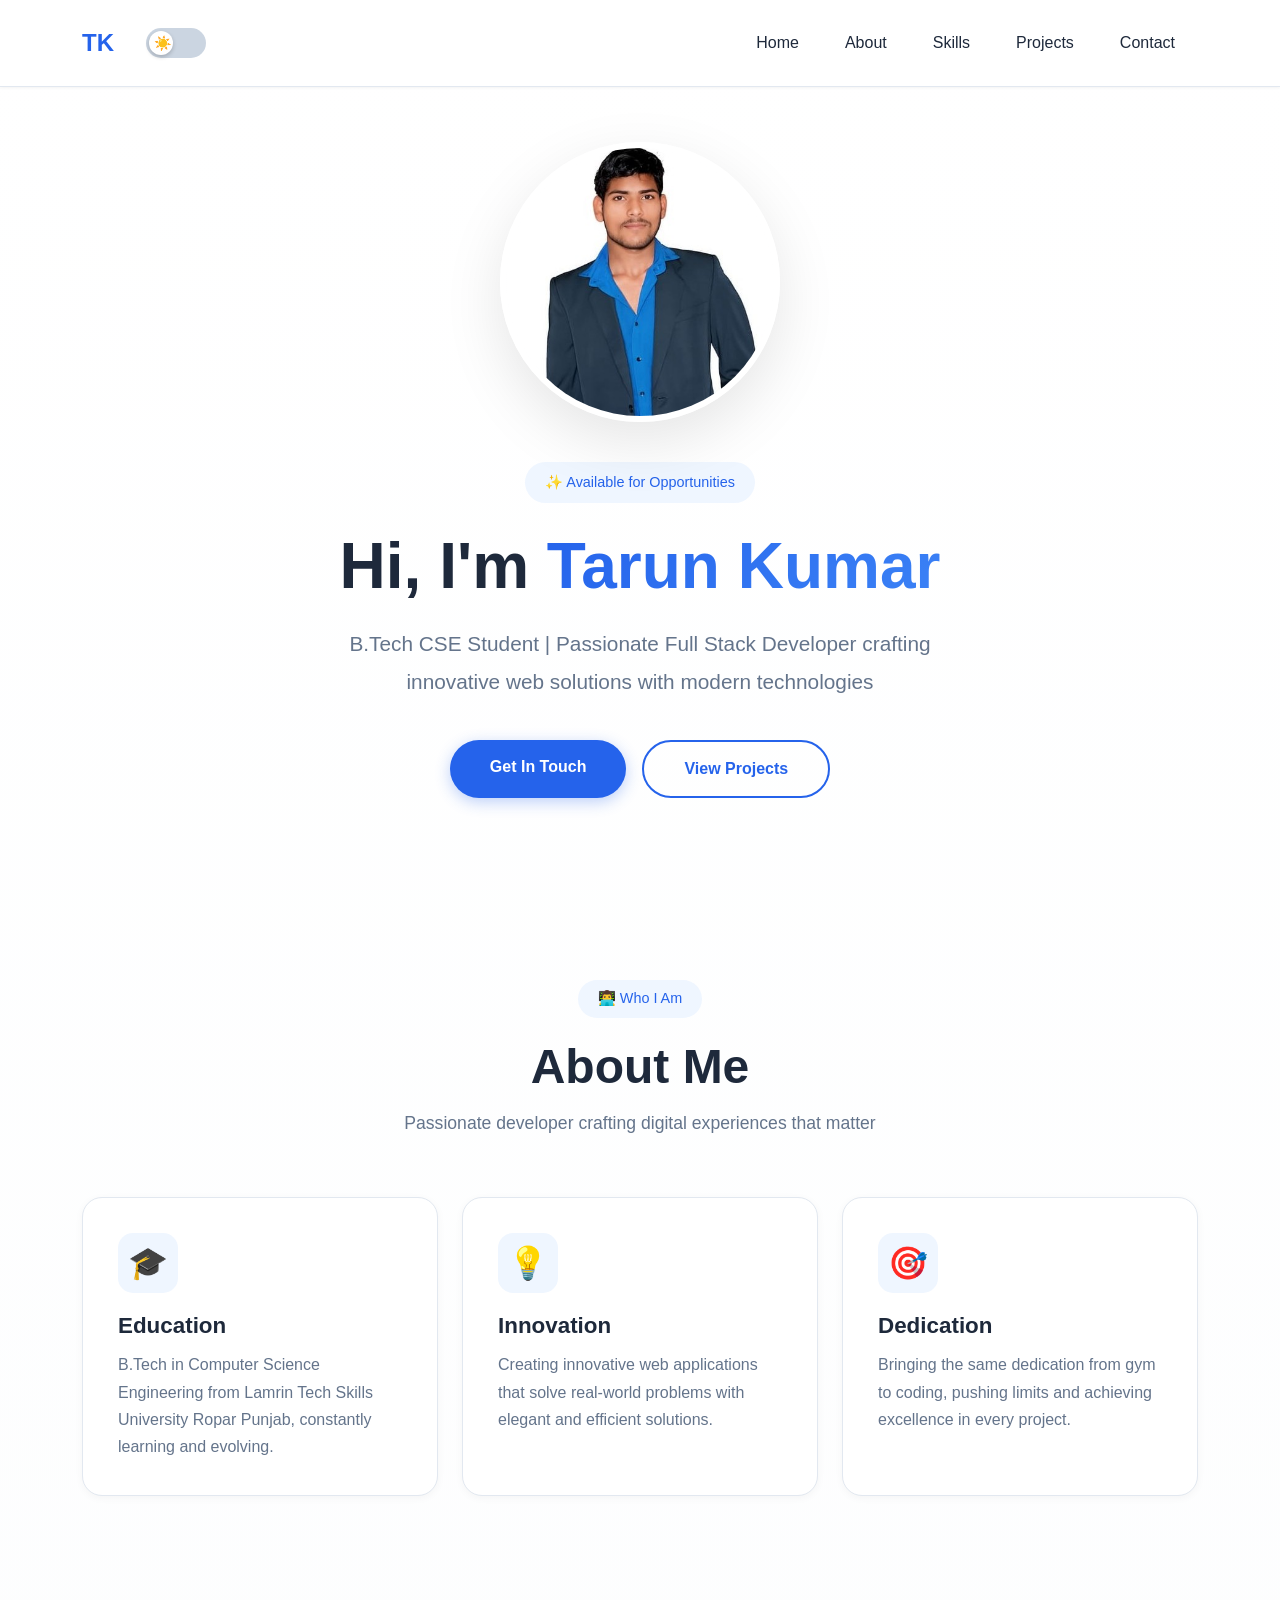
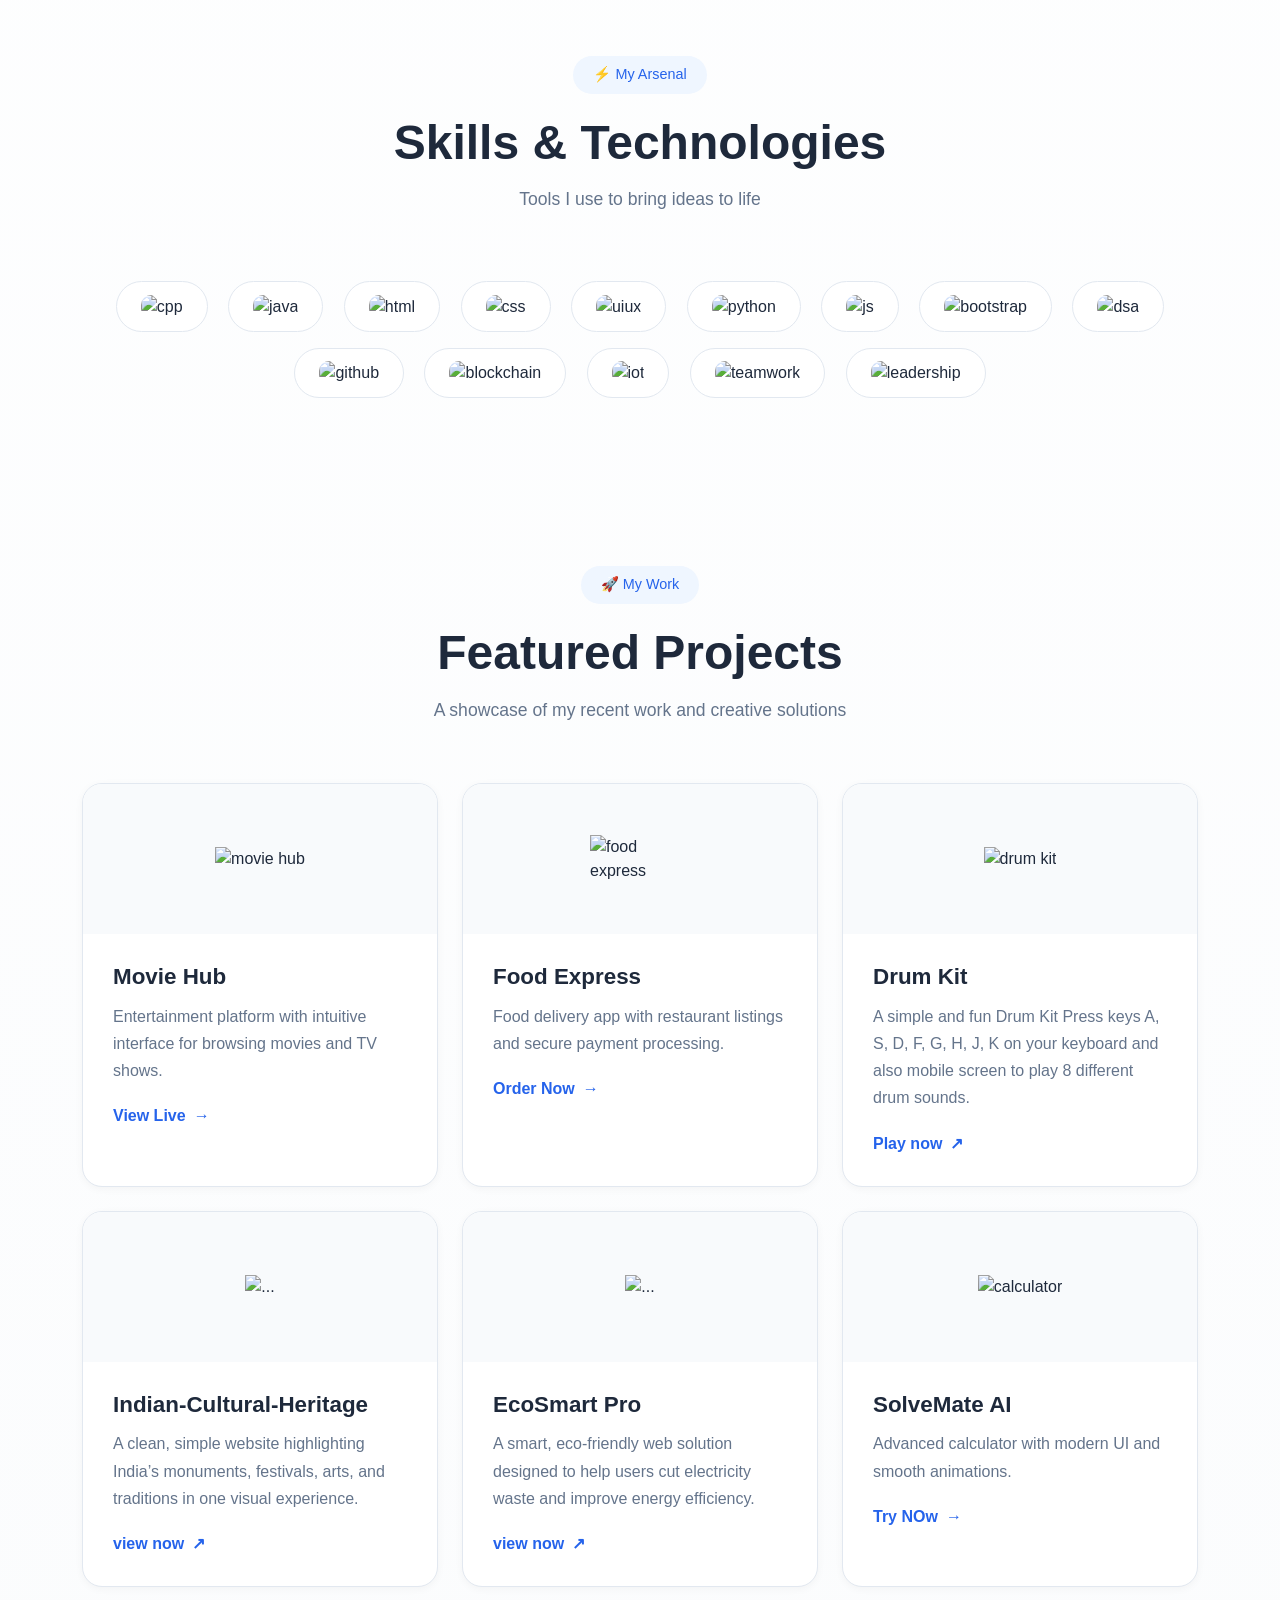
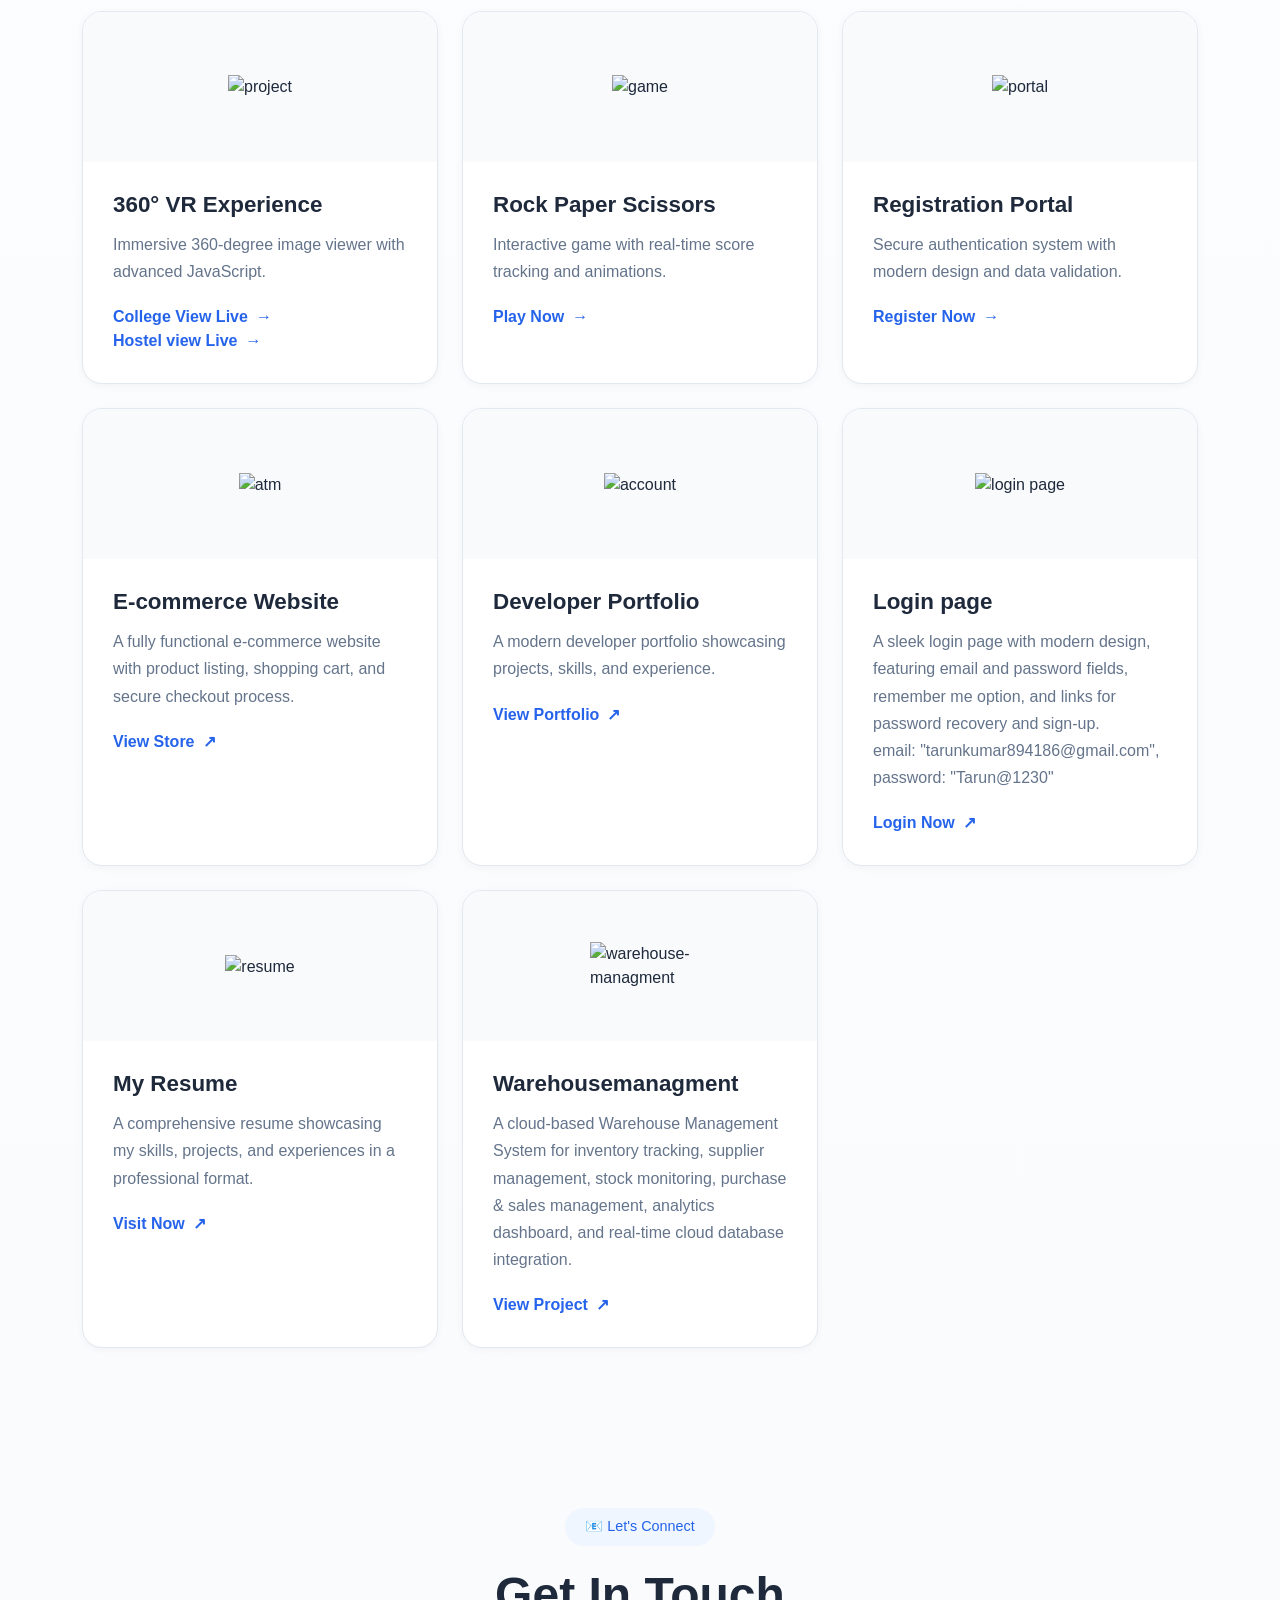
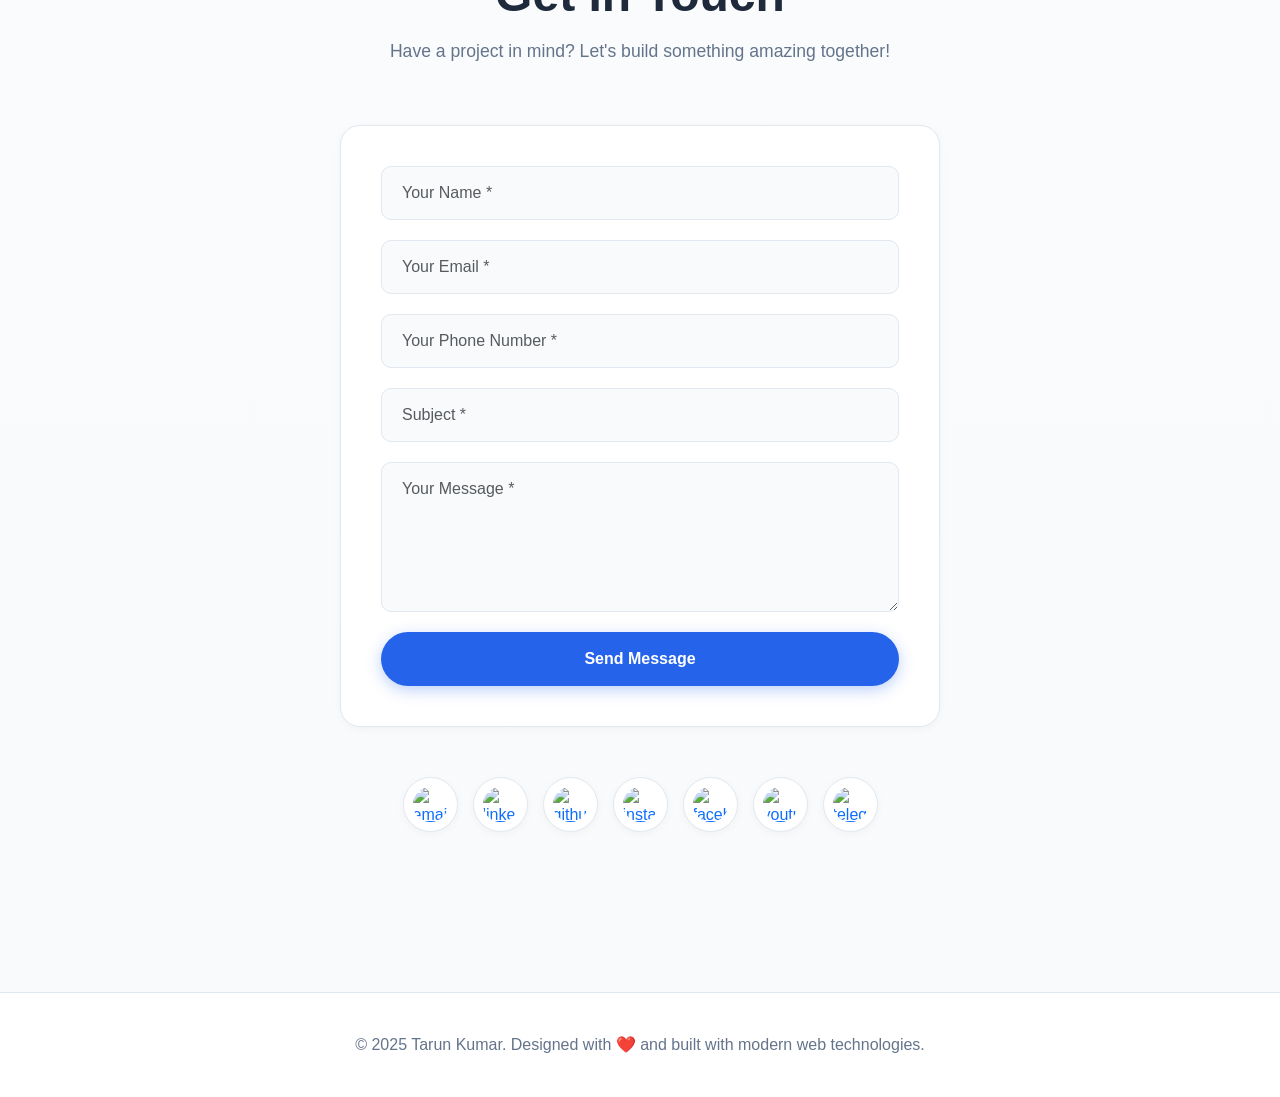
==== commit 22271534: "Update index.html" ====
--- a/Portfolio/index.html
+++ b/Portfolio/index.html
@@ -113,7 +113,6 @@
                 <div class="skill-item"><img src=" https://encrypted-tbn0.gstatic.com/images?q=tbn:ANd9GcSBdGJUTfYBgXhsADa1SnJ3QcSnbaQCv2IguQ&s" alt="python" height="50px"></div>
                 <div class="skill-item"><img src="https://cdn.iconscout.com/icon/free/png-256/free-javascript-logo-icon-svg-download-png-1720087.png" alt="js" height="50px"></div>
                 <div class="skill-item"><img src="https://raw.githubusercontent.com/themedotid/bootstrap-icon/HEAD/docs/bootstrap-icon-css.png" alt="bootstrap" height="50px"></div>
-                <div class="skill-item"><img src="" alt=""></div>
                 <div class="skill-item"><img src="https://www.shutterstock.com/shutterstock/photos/1893066034/display_1500/stock-vector-dsa-mean-digital-signature-algorithm-it-security-acronyms-letters-and-icons-vector-illustration-1893066034.jpg" alt="dsa" height="50px"></div>
                 <div class="skill-item"><img src="https://miro.medium.com/1*Z0QJCX3vTZz1g421batDIA.jpeg" alt="github" height="50px"></div>
                 <div class="skill-item"><img src="https://img.freepik.com/premium-vector/blockchain-logo-design_611243-62.jpg?semt=ais_hybrid&w=740&q=80" alt="blockchain" height="50px"></div>
@@ -432,4 +431,4 @@
      
     
 </body>
-</html>+</html>
